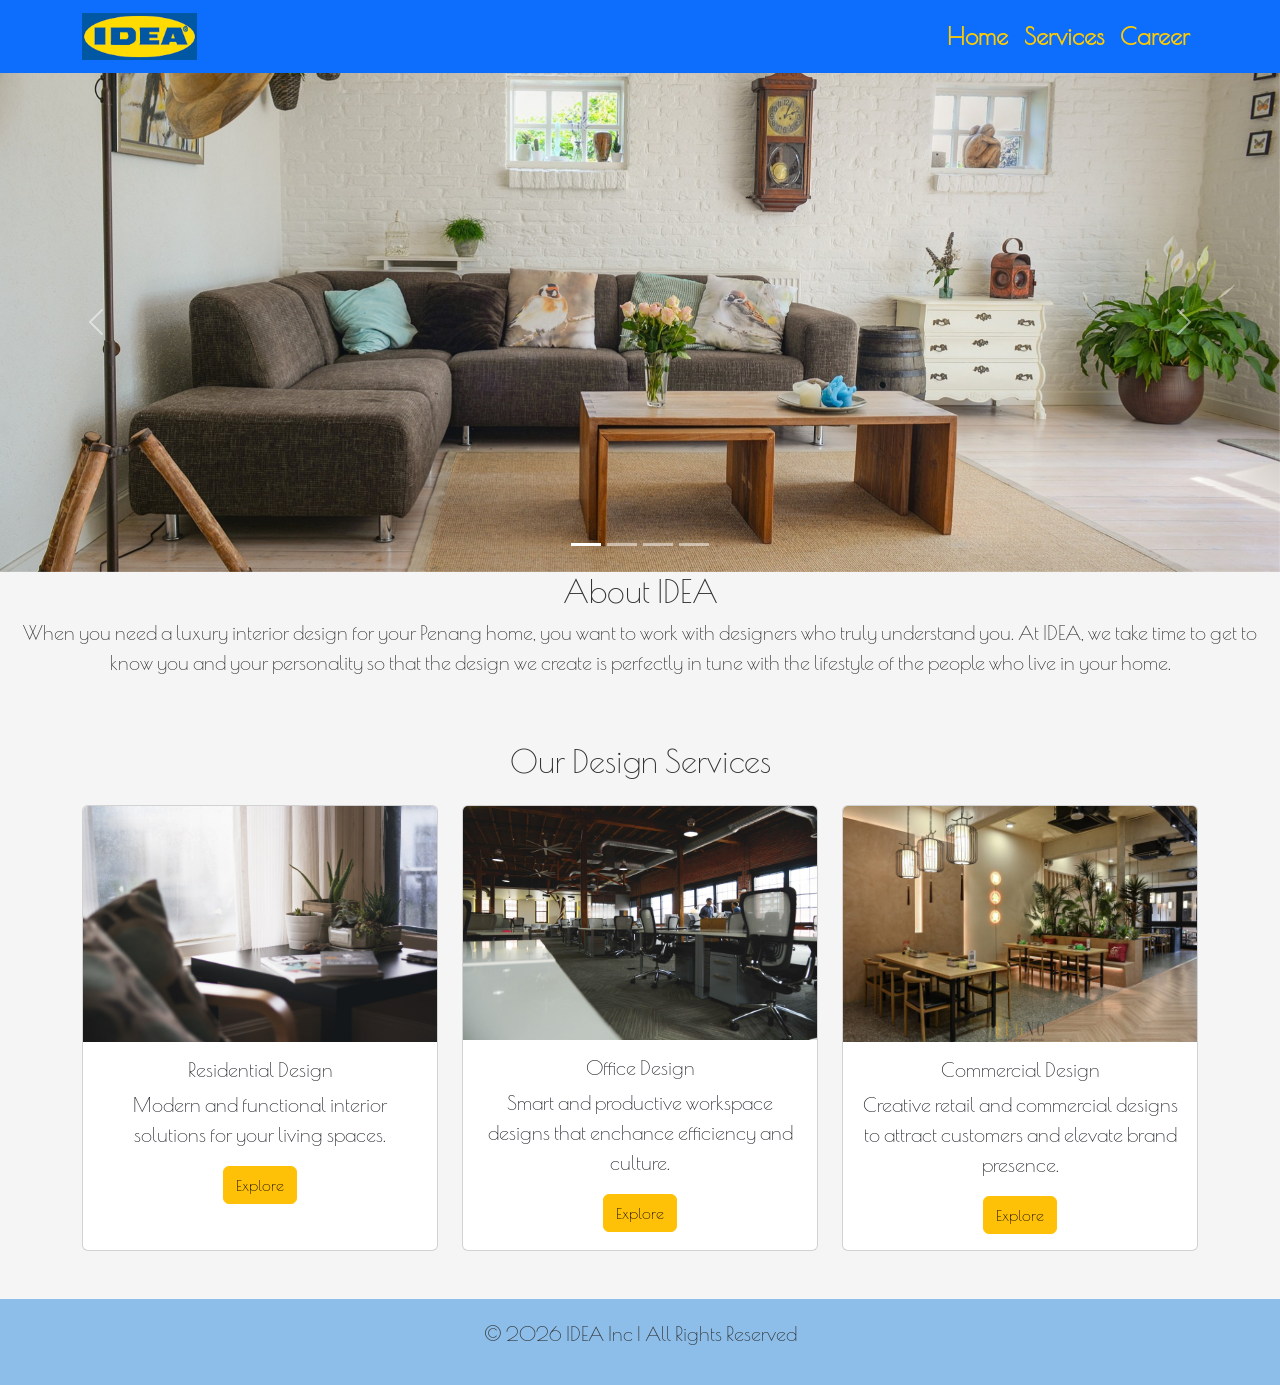
==== index.html @ 29143d8e "Add files via upload" ====
<!DOCTYPE html>
<html lang="en">
<head>
    <meta charset="UTF-8">
    <title>IDEA || Home</title>
    <meta name="viewport" content="width=device-width, initial-scale=1.0">

    <link rel="preconnect" href="https://fonts.googleapis.com">
    <link href="https://fonts.googleapis.com/css2?family=Poiret+One&display=swap" rel="stylesheet">

    <link href="https://cdn.jsdelivr.net/npm/bootstrap@5.3.2/dist/css/bootstrap.min.css" rel="stylesheet">

    <link rel="stylesheet" href="css/style.css">
</head>

<script src="https://cdn.jsdelivr.net/npm/bootstrap@5.3.2/dist/js/bootstrap.bundle.min.js"></script>

<body>

<!-- NAVBAR -->
<nav class="navbar navbar-expand-lg navbar-dark bg-primary fixed-top">
  <div class="container">

    <a class="navbar-brand" href="index.html">
      <img src="image/idea.png" width="115">
    </a>

    <button class="navbar-toggler" type="button" data-bs-toggle="collapse" data-bs-target="#navbarNav">
      <span class="navbar-toggler-icon"></span>
    </button>

    <div class="collapse navbar-collapse" id="navbarNav">
      <ul class="navbar-nav ms-auto">
        <li class="nav-item">
          <a class="nav-link" href="index.html">Home</a>
        </li>
        <li class="nav-item">
          <a class="nav-link" href="money.html">Services</a>
        </li>
        <li class="nav-item">
          <a class="nav-link" href="career.html">Career</a>
        </li>
      </ul>
    </div>

  </div>
</nav>

<!-- BOOTSTRAP CAROUSEL -->
<section class="banner mt-5 pt-4">

    <div id="ideaCarousel" class="carousel slide" data-bs-ride="carousel">

        <div class="carousel-indicators">
            <button type="button" data-bs-target="#ideaCarousel" data-bs-slide-to="0" class="active"></button>
            <button type="button" data-bs-target="#ideaCarousel" data-bs-slide-to="1"></button>
            <button type="button" data-bs-target="#ideaCarousel" data-bs-slide-to="2"></button>
            <button type="button" data-bs-target="#ideaCarousel" data-bs-slide-to="3"></button>
        </div>

        <div class="carousel-inner">
            <div class="carousel-item active">
                <img src="image/banner1.jpg" class="d-block w-100" style="height:500px; object-fit:cover;">
            </div>

            <div class="carousel-item">
                <img src="image/banner2.jpg" class="d-block w-100" style="height:500px; object-fit:cover;">
            </div>

            <div class="carousel-item">
                <img src="image/banner3.jpg" class="d-block w-100" style="height:500px; object-fit:cover;">
            </div>

            <div class="carousel-item">
                <img src="image/banner4.jpg" class="d-block w-100" style="height:500px; object-fit:cover;">
            </div>
        </div>

        <button class="carousel-control-prev" type="button" data-bs-target="#ideaCarousel" data-bs-slide="prev">
            <span class="carousel-control-prev-icon"></span>
        </button>

        <button class="carousel-control-next" type="button" data-bs-target="#ideaCarousel" data-bs-slide="next">
            <span class="carousel-control-next-icon"></span>
        </button>
    </div>
</section>

<!-- ABOUT -->
<section class="about">
    <h2>About IDEA</h2>
    <p>
        When you need a luxury interior design for your Penang home, you want to work with designers who truly understand you. 
        At IDEA, we take time to get to know you and your personality so that the design we create is perfectly in tune with the lifestyle
        of the people who live in your home.
    </p>
</section>

<section class="selection container text-center py-5">
    <h2 class="mb-4">Our Design Services</h2>

    <div class="row g-4">

        <div class="col-md-4">
            <div class="card h-100">
                <img src="image/service1.jpg" class="card-img-top">
                <div class="card-body">
                    <h5 class="card-title">Residential Design</h5>
                    <p class="card-text">
                        Modern and functional interior solutions for your living spaces.
                    </p>
                    <a href="money.html" class="btn btn-warning">Explore</a>
                </div>
            </div>
        </div>

        <div class="col-md-4">
            <div class="card h-100">
                <img src="image/service2.jpg" class="card-img-top">
                <div class="card-body">
                    <h5 class="card-title">Office Design</h5>
                    <p class="card-text">
                        Smart and productive workspace designs that enchance
                        efficiency and culture.
                    </p>
                    <a href="money.html" class="btn btn-warning">Explore</a>
                </div>
            </div>
        </div>

        <div class="col-md-4">
            <div class="card h-100">
                <img src="image/service3.jpg" class="card-img-top">
                <div class="card-body">
                    <h5 class="card-title">Commercial Design</h5>
                    <p class="card-text">
                        Creative retail and commercial designs to
                        attract customers and elevate brand presence.
                    </p>
                    <a href="money.html" class="btn btn-warning">Explore</a>
                </div>
            </div>
        </div>

    </div>
</section>

<!-- FOOTER -->
<section class="footer">
    <div class="container">
        <p>© 2026 IDEA Inc | All Rights Reserved</p>
    </div>
</section>

</body>
</html>
---- css/style.css ----
/*background*/

body
{
    margin: 0;
    font-size: 20px;
    font-family: "Poiret One", serif;
    font-weight: 200;
    font-style: normal;
    text-align: center;
    background-color: whitesmoke;
    color: #303030;
    
}

/**/
/*fonts*/
/**/

.retry-btn
 {
    display: block;
    margin: auto;
    width: 230px;
    height: 80px;
}
.poiret-one 
{
  font-family: "Poiret One", sans-serif;
  font-weight: 400;
  font-style: normal;
}


/**/
/*navbar*/
/**/

.navbar 
{
    background-color: #8cbee9;
}

.nav-link 
{
    font-size: 24px;
    color: #ffcc00;
    font-weight: bold;
}

.nav-link:hover 
{
    color: #ffa600;
}

/**/
/*money banner*/
/**/


.money-banner
{
    background-color: #8cbee9;
    color: #303030;
    text-align: center;
    padding: 60px 0;
}

/**/
/*career banner*/
/**/


.career-hero {
    height: 60vh;
    background-image: url("../image/banner2.jpg");
    background-size: cover;
    background-position: center;
    position: relative;
}

.career-hero::before {
    content: "";
    position: absolute;
    inset: 0;
    background: rgba(0, 0, 0, 0.45);
}

.career-hero .container {
    position: relative;
    z-index: 2;
}

/**/
/*footer*/
/**/

.footer
{
    background-color: #8cbee9;

    text-align: center;
    padding: 20px 0;
}
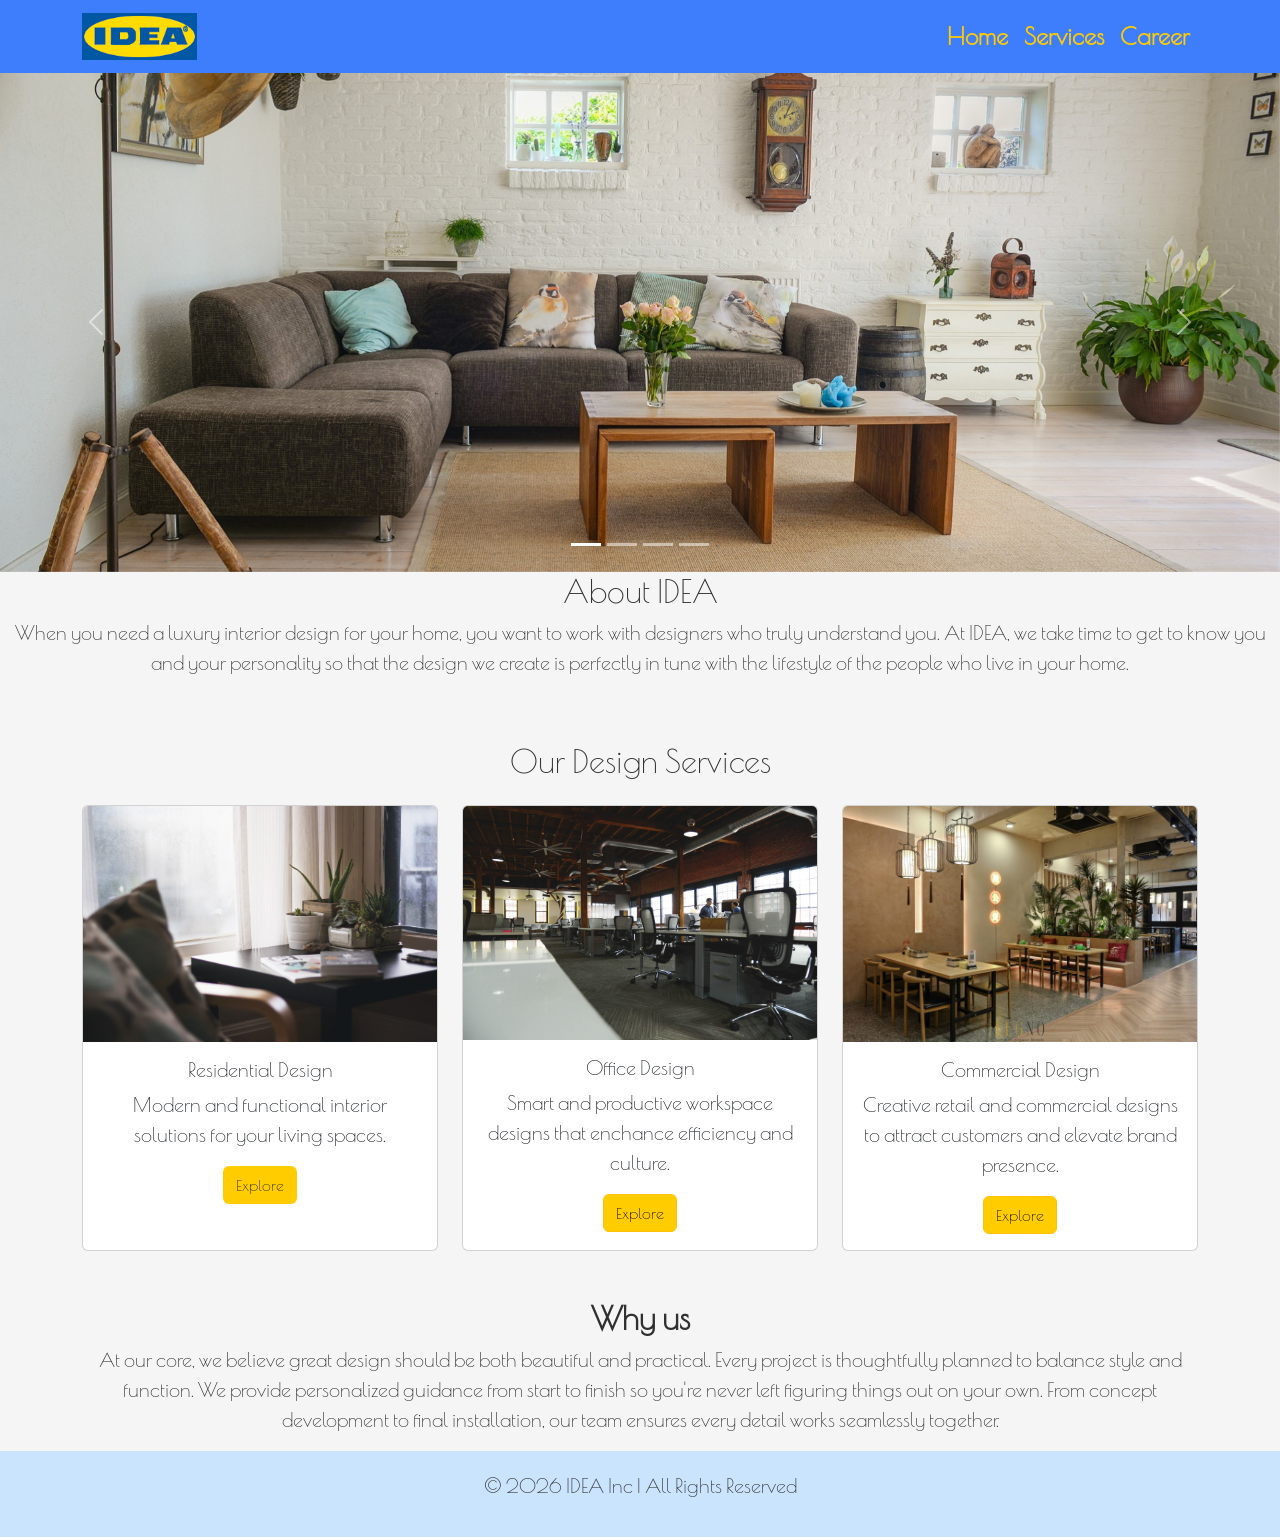
==== commit 7802f2ad: "Add files via upload" ====
--- a/index.html
+++ b/index.html
@@ -17,140 +17,161 @@
 
 <body>
 
-<!-- NAVBAR -->
-<nav class="navbar navbar-expand-lg navbar-dark bg-primary fixed-top">
-  <div class="container">
+    <!--Navbar-->
+    
+    <nav class="navbar navbar-expand-lg">
+    <div class="container">
 
-    <a class="navbar-brand" href="index.html">
-      <img src="image/idea.png" width="115">
-    </a>
+        <a class="navbar-brand" href="index.html">
+        <img src="image/idea.png" width="115">
+        </a>
 
-    <button class="navbar-toggler" type="button" data-bs-toggle="collapse" data-bs-target="#navbarNav">
-      <span class="navbar-toggler-icon"></span>
-    </button>
-
-    <div class="collapse navbar-collapse" id="navbarNav">
-      <ul class="navbar-nav ms-auto">
-        <li class="nav-item">
-          <a class="nav-link" href="index.html">Home</a>
-        </li>
-        <li class="nav-item">
-          <a class="nav-link" href="money.html">Services</a>
-        </li>
-        <li class="nav-item">
-          <a class="nav-link" href="career.html">Career</a>
-        </li>
-      </ul>
-    </div>
-
-  </div>
-</nav>
-
-<!-- BOOTSTRAP CAROUSEL -->
-<section class="banner mt-5 pt-4">
-
-    <div id="ideaCarousel" class="carousel slide" data-bs-ride="carousel">
-
-        <div class="carousel-indicators">
-            <button type="button" data-bs-target="#ideaCarousel" data-bs-slide-to="0" class="active"></button>
-            <button type="button" data-bs-target="#ideaCarousel" data-bs-slide-to="1"></button>
-            <button type="button" data-bs-target="#ideaCarousel" data-bs-slide-to="2"></button>
-            <button type="button" data-bs-target="#ideaCarousel" data-bs-slide-to="3"></button>
-        </div>
-
-        <div class="carousel-inner">
-            <div class="carousel-item active">
-                <img src="image/banner1.jpg" class="d-block w-100" style="height:500px; object-fit:cover;">
-            </div>
-
-            <div class="carousel-item">
-                <img src="image/banner2.jpg" class="d-block w-100" style="height:500px; object-fit:cover;">
-            </div>
-
-            <div class="carousel-item">
-                <img src="image/banner3.jpg" class="d-block w-100" style="height:500px; object-fit:cover;">
-            </div>
-
-            <div class="carousel-item">
-                <img src="image/banner4.jpg" class="d-block w-100" style="height:500px; object-fit:cover;">
-            </div>
-        </div>
-
-        <button class="carousel-control-prev" type="button" data-bs-target="#ideaCarousel" data-bs-slide="prev">
-            <span class="carousel-control-prev-icon"></span>
+        <button class="navbar-toggler" type="button" data-bs-toggle="collapse" data-bs-target="#navbarNav">
+        <span class="navbar-toggler-icon"></span>
         </button>
 
-        <button class="carousel-control-next" type="button" data-bs-target="#ideaCarousel" data-bs-slide="next">
-            <span class="carousel-control-next-icon"></span>
-        </button>
-    </div>
-</section>
-
-<!-- ABOUT -->
-<section class="about">
-    <h2>About IDEA</h2>
-    <p>
-        When you need a luxury interior design for your Penang home, you want to work with designers who truly understand you. 
-        At IDEA, we take time to get to know you and your personality so that the design we create is perfectly in tune with the lifestyle
-        of the people who live in your home.
-    </p>
-</section>
-
-<section class="selection container text-center py-5">
-    <h2 class="mb-4">Our Design Services</h2>
-
-    <div class="row g-4">
-
-        <div class="col-md-4">
-            <div class="card h-100">
-                <img src="image/service1.jpg" class="card-img-top">
-                <div class="card-body">
-                    <h5 class="card-title">Residential Design</h5>
-                    <p class="card-text">
-                        Modern and functional interior solutions for your living spaces.
-                    </p>
-                    <a href="money.html" class="btn btn-warning">Explore</a>
-                </div>
-            </div>
-        </div>
-
-        <div class="col-md-4">
-            <div class="card h-100">
-                <img src="image/service2.jpg" class="card-img-top">
-                <div class="card-body">
-                    <h5 class="card-title">Office Design</h5>
-                    <p class="card-text">
-                        Smart and productive workspace designs that enchance
-                        efficiency and culture.
-                    </p>
-                    <a href="money.html" class="btn btn-warning">Explore</a>
-                </div>
-            </div>
-        </div>
-
-        <div class="col-md-4">
-            <div class="card h-100">
-                <img src="image/service3.jpg" class="card-img-top">
-                <div class="card-body">
-                    <h5 class="card-title">Commercial Design</h5>
-                    <p class="card-text">
-                        Creative retail and commercial designs to
-                        attract customers and elevate brand presence.
-                    </p>
-                    <a href="money.html" class="btn btn-warning">Explore</a>
-                </div>
-            </div>
+        <div class="collapse navbar-collapse" id="navbarNav">
+        <ul class="navbar-nav ms-auto">
+            <li class="nav-item">
+            <a class="nav-link" href="index.html">Home</a>
+            </li>
+            <li class="nav-item">
+            <a class="nav-link" href="money.html">Services</a>
+            </li>
+            <li class="nav-item">
+            <a class="nav-link" href="career.html">Career</a>
+            </li>
+        </ul>
         </div>
 
     </div>
-</section>
+    </nav>
 
-<!-- FOOTER -->
-<section class="footer">
-    <div class="container">
-        <p>© 2026 IDEA Inc | All Rights Reserved</p>
-    </div>
-</section>
+    <!--Banner-->
+
+    <section class="banner mt-5 pt-4">
+
+        <div id="ideaCarousel" class="carousel slide" data-bs-ride="carousel">
+
+            <div class="carousel-indicators">
+                <button type="button" data-bs-target="#ideaCarousel" data-bs-slide-to="0" class="active"></button>
+                <button type="button" data-bs-target="#ideaCarousel" data-bs-slide-to="1"></button>
+                <button type="button" data-bs-target="#ideaCarousel" data-bs-slide-to="2"></button>
+                <button type="button" data-bs-target="#ideaCarousel" data-bs-slide-to="3"></button>
+            </div>
+
+            <div class="carousel-inner">
+                <div class="carousel-item active">
+                    <img src="image/banner1.jpg" class="d-block w-100" style="height:500px; object-fit:cover;">
+                </div>
+
+                <div class="carousel-item">
+                    <img src="image/banner2.jpg" class="d-block w-100" style="height:500px; object-fit:cover;">
+                </div>
+
+                <div class="carousel-item">
+                    <img src="image/banner3.jpg" class="d-block w-100" style="height:500px; object-fit:cover;">
+                </div>
+
+                <div class="carousel-item">
+                    <img src="image/banner4.jpg" class="d-block w-100" style="height:500px; object-fit:cover;">
+                </div>
+            </div>
+
+            <button class="carousel-control-prev" type="button" data-bs-target="#ideaCarousel" data-bs-slide="prev">
+                <span class="carousel-control-prev-icon"></span>
+            </button>
+
+            <button class="carousel-control-next" type="button" data-bs-target="#ideaCarousel" data-bs-slide="next">
+                <span class="carousel-control-next-icon"></span>
+            </button>
+        </div>
+    </section>
+
+    <!--About-->
+
+    <section class="about">
+        <h2>About IDEA</h2>
+        <p>
+            When you need a luxury interior design for your home, you want to work with designers who truly understand you. 
+            At IDEA, we take time to get to know you and your personality so that the design we create is perfectly in tune with the lifestyle
+            of the people who live in your home.
+        </p>
+    </section>
+
+    <!--Selection-->
+
+    <section class="selection container text-center py-5">
+        <h2 class="mb-4">Our Design Services</h2>
+
+        <div class="row g-4">
+
+            <div class="col-md-4 ">
+                <div class="card h-100">
+                    <img src="image/service1.jpg" class="card-img-top">
+                    <div class="card-body">
+                        <h5 class="card-title">Residential Design</h5>
+                        <p class="card-text">
+                            Modern and functional interior solutions for your living spaces.
+                        </p>
+                        <a href="money.html" class="btn">Explore</a>
+                    </div>
+                </div>
+            </div>
+
+            <div class="col-md-4">
+                <div class="card h-100">
+                    <img src="image/service2.jpg" class="card-img-top">
+                    <div class="card-body">
+                        <h5 class="card-title">Office Design</h5>
+                        <p class="card-text">
+                            Smart and productive workspace designs that enchance
+                            efficiency and culture.
+                        </p>
+                        <a href="money.html" class="btn btn-warning">Explore</a>
+                    </div>
+                </div>
+            </div>
+
+            <div class="col-md-4">
+                <div class="card h-100">
+                    <img src="image/service3.jpg" class="card-img-top">
+                    <div class="card-body">
+                        <h5 class="card-title">Commercial Design</h5>
+                        <p class="card-text">
+                            Creative retail and commercial designs to
+                            attract customers and elevate brand presence.
+                        </p>
+                        <a href="money.html" class="btn btn-warning">Explore</a>
+                    </div>
+                </div>
+            </div>
+
+        </div>
+    </section>
+
+  <!--Brag-->
+
+  <section class="brag">
+      <div class="container">
+          <h2 class="fw-bold">Why us</h2>
+          <p>
+            At our core, we believe great design should be both beautiful and practical. Every project is thoughtfully planned to balance style and function.
+
+            We provide personalized guidance from start to finish so you're never left figuring things out on your own. From concept development to final installation, 
+            our team ensures every detail works seamlessly together.
+          </p>
+          
+      </div>
+  </section>
+
+    <!--Footer-->
+
+    <section class="footer">
+        <div class="container">
+            <p>© 2026 IDEA Inc | All Rights Reserved</p>
+        </div>
+    </section>
 
 </body>
 </html>
--- a/css/style.css
+++ b/css/style.css
@@ -17,13 +17,6 @@
 /*fonts*/
 /**/
 
-.retry-btn
- {
-    display: block;
-    margin: auto;
-    width: 230px;
-    height: 80px;
-}
 .poiret-one 
 {
   font-family: "Poiret One", sans-serif;
@@ -38,7 +31,14 @@
 
 .navbar 
 {
-    background-color: #8cbee9;
+    background-color:#3e7efd;
+    position: fixed;
+    align-items: center;
+    position: fixed;
+    top: 0;
+    left: 0;
+    width: 100%;
+    z-index: 1050;
 }
 
 .nav-link 
@@ -53,6 +53,17 @@
     color: #ffa600;
 }
 
+
+/**/
+/*selection*/
+/**/
+
+.btn
+{
+    background-color: #ffcc00;
+
+    
+}
 /**/
 /*money banner*/
 /**/
@@ -60,7 +71,7 @@
 
 .money-banner
 {
-    background-color: #8cbee9;
+    background-color: #75bfff;
     color: #303030;
     text-align: center;
     padding: 60px 0;
@@ -73,7 +84,7 @@
 
 .career-hero {
     height: 60vh;
-    background-image: url("../image/banner2.jpg");
+    background-image: url("../image/career.jpg");
     background-size: cover;
     background-position: center;
     position: relative;
@@ -97,8 +108,7 @@
 
 .footer
 {
-    background-color: #8cbee9;
-
+    background-color: #cae4fd;
     text-align: center;
     padding: 20px 0;
 }
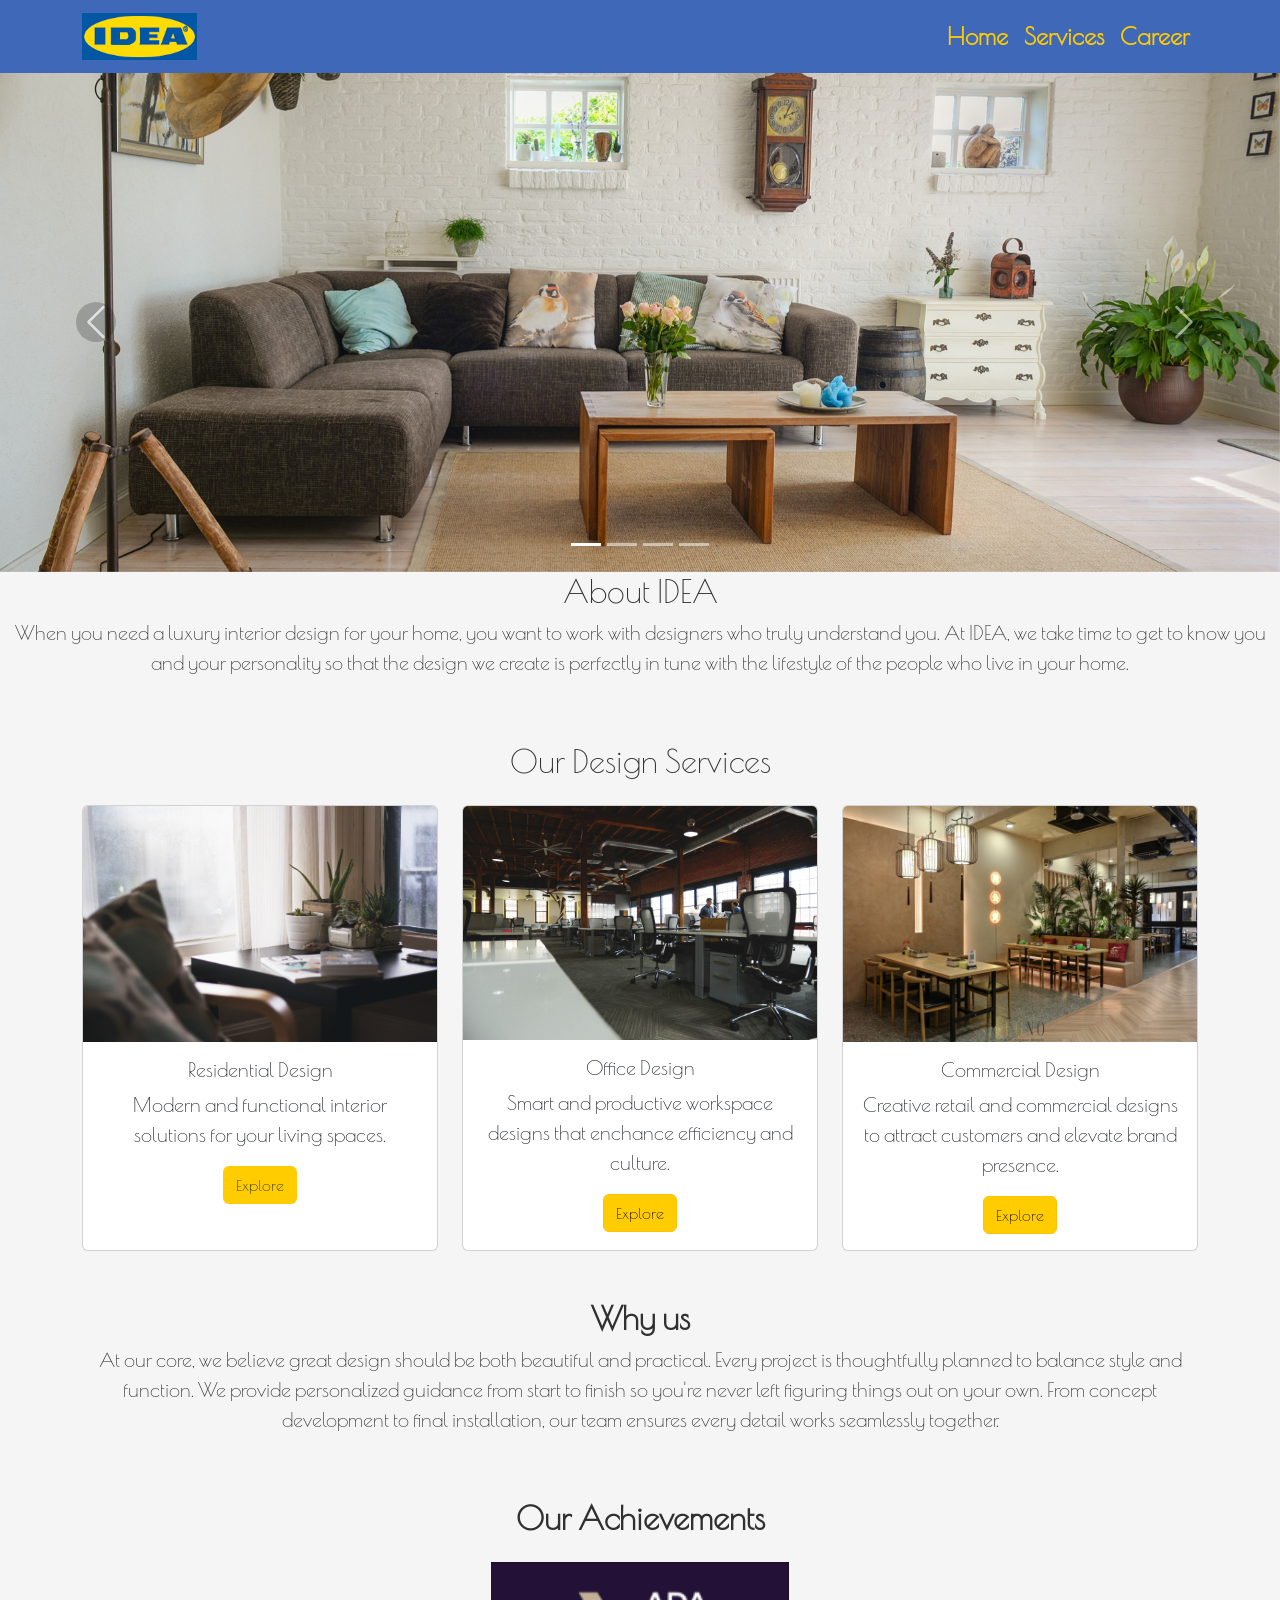
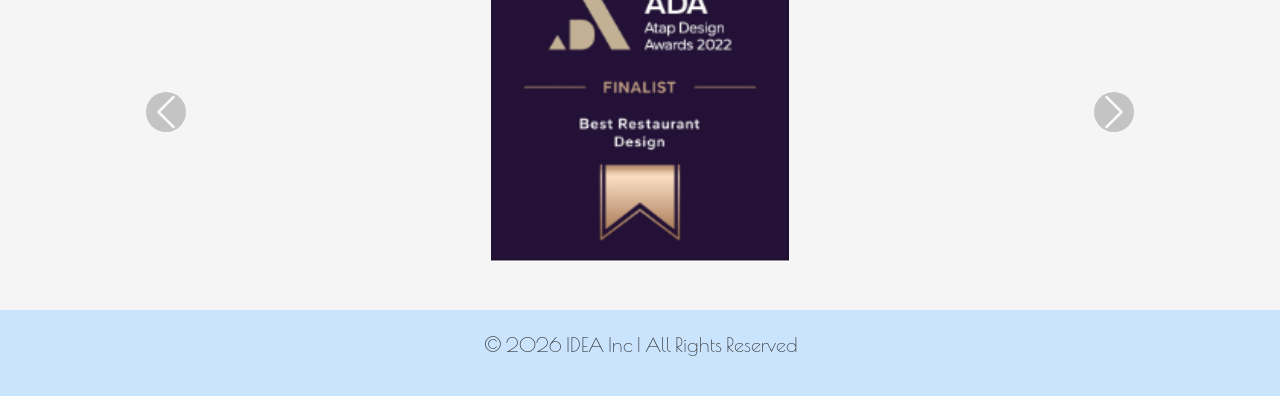
==== commit 272b8fd1: "Add files via upload" ====
--- a/index.html
+++ b/index.html
@@ -161,8 +161,39 @@
             We provide personalized guidance from start to finish so you're never left figuring things out on your own. From concept development to final installation, 
             our team ensures every detail works seamlessly together.
           </p>
-          
       </div>
+        <div class="container py-5">
+        <h2 class="text-center fw-bold mb-4">Our Achievements</h2>
+
+        <div id="awardCarousel" class="carousel slide" data-bs-ride="carousel">
+
+            <div class="carousel-inner text-center">
+
+            <div class="carousel-item active">
+                <img src="image/award1.png" class="d-block mx-auto award-img">
+            </div>
+
+            <div class="carousel-item">
+                <img src="image/award2.png" class="d-block mx-auto award-img">
+            </div>
+
+            <div class="carousel-item">
+                <img src="image/award3.png" class="d-block mx-auto award-img">
+            </div>
+
+            </div>
+
+            <!-- Arrows -->
+            <button class="carousel-control-prev" type="button" data-bs-target="#awardCarousel" data-bs-slide="prev">
+            <span class="carousel-control-prev-icon"></span>
+            </button>
+
+            <button class="carousel-control-next" type="button" data-bs-target="#awardCarousel" data-bs-slide="next">
+            <span class="carousel-control-next-icon"></span>
+            </button>
+
+        </div>
+        </div>
   </section>
 
     <!--Footer-->
--- a/css/style.css
+++ b/css/style.css
@@ -2,7 +2,6 @@
 
 body
 {
-    margin: 0;
     font-size: 20px;
     font-family: "Poiret One", serif;
     font-weight: 200;
@@ -31,7 +30,7 @@
 
 .navbar 
 {
-    background-color:#3e7efd;
+    background-color:#4068b8;
     position: fixed;
     align-items: center;
     position: fixed;
@@ -64,21 +63,61 @@
 
     
 }
+
 /**/
-/*money banner*/
+/*brag awards*/
 /**/
 
+.award-img {
+    height: 300px;
+    object-fit: contain;
+}
+
+.carousel-control-prev-icon,
+.carousel-control-next-icon {
+    background-color: rgba(0,0,0,0.4);
+    padding: 20px;
+    border-radius: 50%;
+}
+
+/**/
+/*money*/
+/**/
+
+/**/
+/*banner*/
+/**/
 
 .money-banner
 {
-    background-color: #75bfff;
+    background-color: #62a1d8;
     color: #303030;
     text-align: center;
     padding: 60px 0;
 }
 
 /**/
-/*career banner*/
+/*projects gallery*/
+/**/
+
+.project-img {
+    width: 100%;
+    height: 220px;
+    object-fit: cover;
+    border-radius: 10px;
+    transition: 0.3s;
+}
+
+.project-img:hover {
+    transform: scale(1.05);
+}
+
+/**/
+/*career*/
+/**/
+
+/**/
+/*banner*/
 /**/
 
 
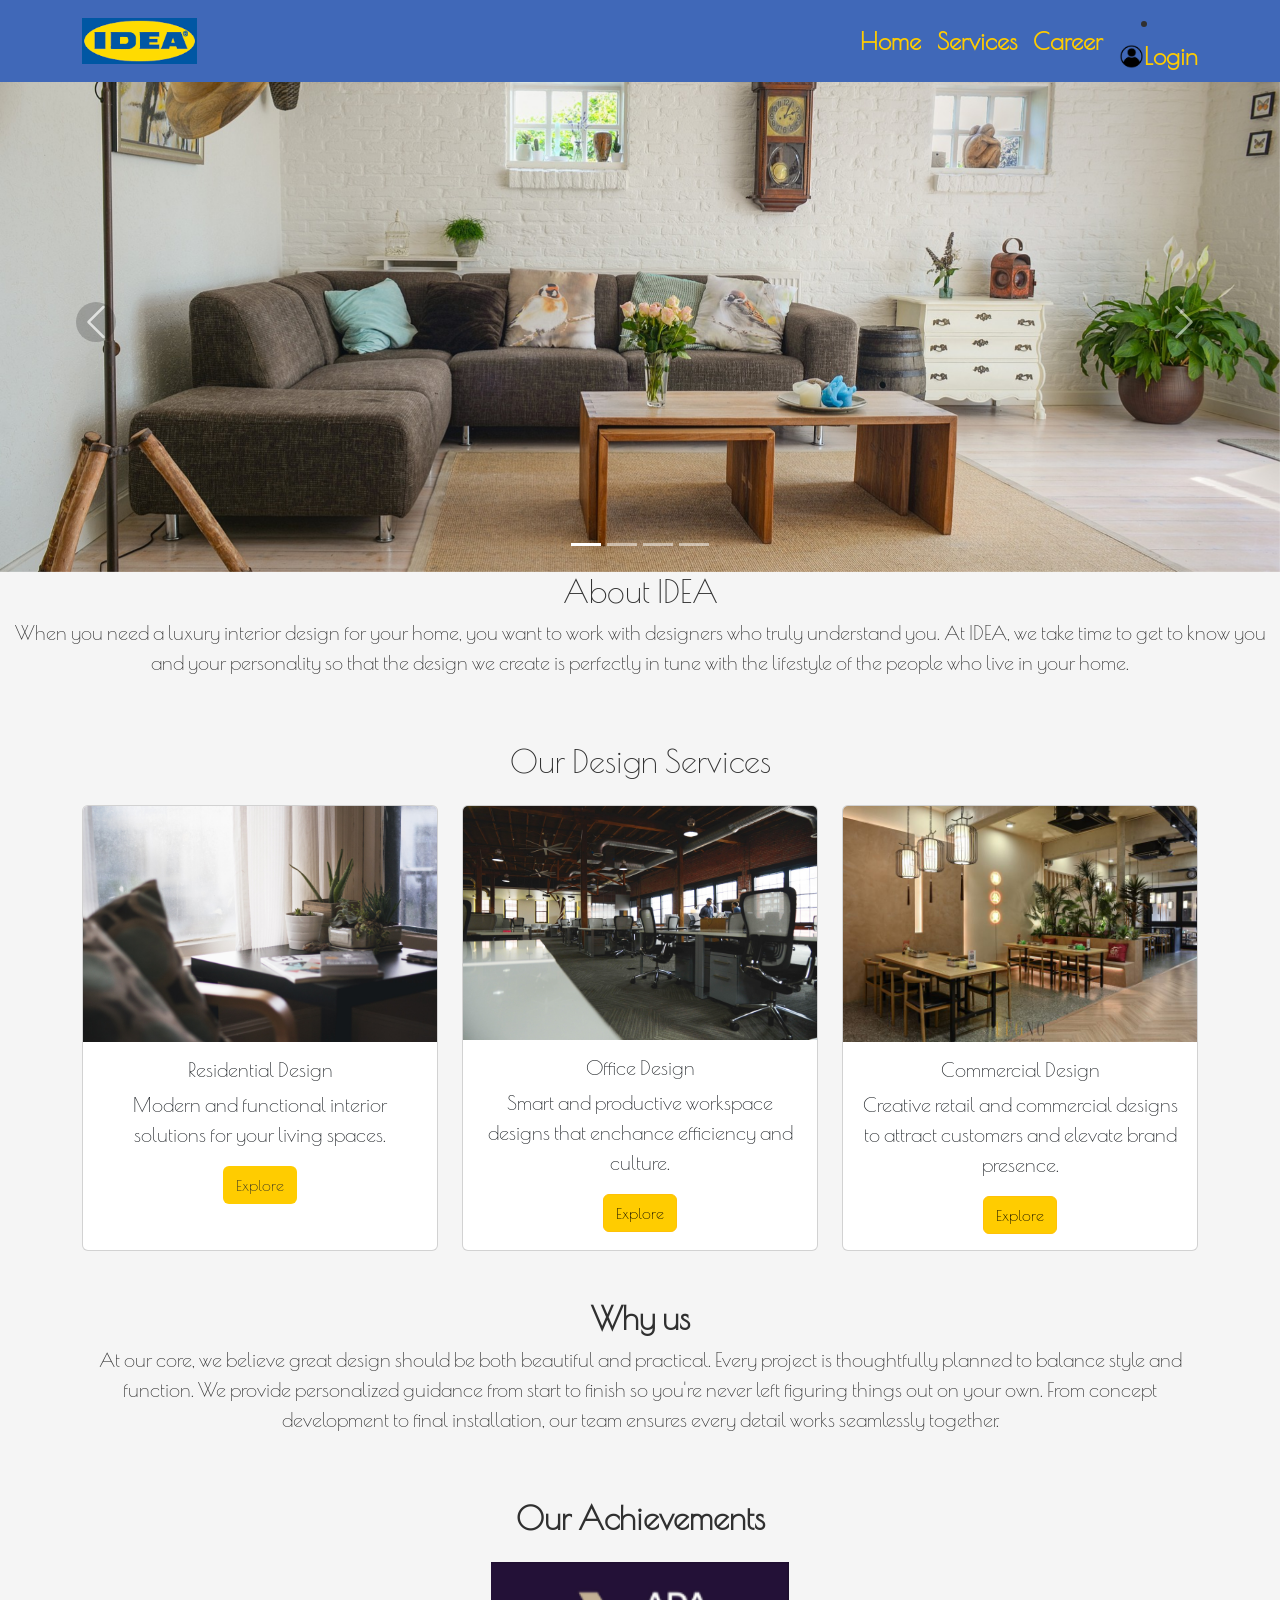
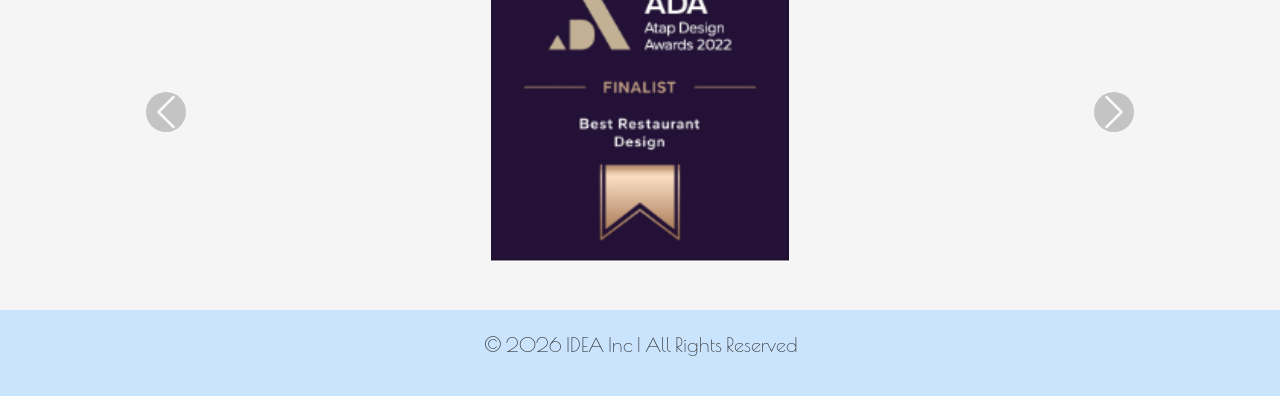
==== commit 5a81b8d9: "Add files via upload" ====
--- a/index.html
+++ b/index.html
@@ -11,40 +11,45 @@
     <link href="https://cdn.jsdelivr.net/npm/bootstrap@5.3.2/dist/css/bootstrap.min.css" rel="stylesheet">
 
     <link rel="stylesheet" href="css/style.css">
+    <script src="JS/script.js"></script>
 </head>
 
-<script src="https://cdn.jsdelivr.net/npm/bootstrap@5.3.2/dist/js/bootstrap.bundle.min.js"></script>
 
 <body>
 
     <!--Navbar-->
     
     <nav class="navbar navbar-expand-lg">
-    <div class="container">
-
-        <a class="navbar-brand" href="index.html">
-        <img src="image/idea.png" width="115">
-        </a>
-
-        <button class="navbar-toggler" type="button" data-bs-toggle="collapse" data-bs-target="#navbarNav">
-        <span class="navbar-toggler-icon"></span>
-        </button>
-
-        <div class="collapse navbar-collapse" id="navbarNav">
-        <ul class="navbar-nav ms-auto">
-            <li class="nav-item">
-            <a class="nav-link" href="index.html">Home</a>
-            </li>
-            <li class="nav-item">
-            <a class="nav-link" href="money.html">Services</a>
-            </li>
-            <li class="nav-item">
-            <a class="nav-link" href="career.html">Career</a>
-            </li>
-        </ul>
-        </div>
-
-    </div>
+        <div class="container">
+
+            <a class="navbar-brand" href="index.html">
+            <img src="image/idea.png" width="115">
+            </a>
+
+            <button class="navbar-toggler" type="button" data-bs-toggle="collapse" data-bs-target="#navbarNav">
+            <span class="navbar-toggler-icon"></span>
+            </button>
+
+            <div class="collapse navbar-collapse" id="navbarNav">
+                <ul class="navbar-nav ms-auto">
+                    <li class="nav-item">
+                    <a class="nav-link" href="index.html">Home</a>
+                    </li>
+                    <li class="nav-item">
+                    <a class="nav-link" href="money.html">Services</a>
+                    </li>
+                    <li class="nav-item">
+                    <a class="nav-link" href="career.html">Career</a>
+                    </li>            
+                </ul>
+                <li class="nav-item">
+                    <a href="#" class="nav-link d-flex align-items-center" id="auth-btn">
+                        <img src="image/profile.png" style="width:25px; height:25px; margin-left:8px;">
+                        <span id="auth-text">Login</span>
+                    </a>
+                </li>
+            </div>
+        </div>
     </nav>
 
     <!--Banner-->
@@ -169,32 +174,61 @@
 
             <div class="carousel-inner text-center">
 
-            <div class="carousel-item active">
-                <img src="image/award1.png" class="d-block mx-auto award-img">
-            </div>
-
-            <div class="carousel-item">
-                <img src="image/award2.png" class="d-block mx-auto award-img">
-            </div>
-
-            <div class="carousel-item">
-                <img src="image/award3.png" class="d-block mx-auto award-img">
-            </div>
-
-            </div>
-
-            <!-- Arrows -->
-            <button class="carousel-control-prev" type="button" data-bs-target="#awardCarousel" data-bs-slide="prev">
-            <span class="carousel-control-prev-icon"></span>
-            </button>
-
-            <button class="carousel-control-next" type="button" data-bs-target="#awardCarousel" data-bs-slide="next">
-            <span class="carousel-control-next-icon"></span>
-            </button>
-
-        </div>
+                <div class="carousel-item active">
+                    <img src="image/award1.png" class="d-block mx-auto award-img">
+                </div>
+
+                <div class="carousel-item">
+                    <img src="image/award2.png" class="d-block mx-auto award-img">
+                </div>
+
+                <div class="carousel-item">
+                    <img src="image/award3.png" class="d-block mx-auto award-img">
+                </div>
+
+                </div>
+
+                <!-- Arrows -->
+                <button class="carousel-control-prev" type="button" data-bs-target="#awardCarousel" data-bs-slide="prev">
+                    <span class="carousel-control-prev-icon"></span>
+                </button>
+
+                <button class="carousel-control-next" type="button" data-bs-target="#awardCarousel" data-bs-slide="next">
+                    <span class="carousel-control-next-icon"></span>
+                </button>
+
+            </div>
         </div>
   </section>
+
+    <!-- Auth Popup -->
+    <div id="auth-popup" class="auth-popup-overlay" style="display:none; justify-content:center; align-items:center; position:fixed; top:0; left:0; width:100%; height:100%; background:rgba(0,0,0,0.5); z-index:1000;">
+        <div class="auth-popup-content p-4 bg-white rounded" style="max-width:400px; width:90%;">
+            <!-- Log In Form -->
+            <div id="login-form">
+                <h4 class="mb-3">Log In</h4>
+                <input type="text" id="login-name" class="form-control mb-2" placeholder="Full Name">
+                <input type="password" id="login-password" class="form-control mb-3" placeholder="Password">
+                <button id="login-submit" type="button" class="btn btn-primary w-100">Log In</button>
+                <p class="mt-3 mb-0 text-center">
+                    Don't have an account? <a href="#" id="switch-to-signup">Sign Up</a>
+                </p>
+            </div>
+
+            <!-- Sign Up Form -->
+            <div id="signup-form" style="display:none;">
+                <h4 class="mb-3">Sign Up</h4>
+                <input type="text" id="signup-name" class="form-control mb-2" placeholder="Full Name">
+                <input type="password" id="signup-password" class="form-control mb-3" placeholder="Password">
+                <button id="signup-submit" type="button" class="btn btn-primary w-100">Sign Up</button>
+                <p class="mt-3 mb-0 text-center">
+                    Already have an account? <a href="#" id="switch-to-login">Log In</a>
+                </p>
+            </div>
+
+            <button id="auth-close" type="button" class="btn btn-secondary w-100 mt-2">Cancel</button>
+        </div>
+    </div>
 
     <!--Footer-->
 
--- a/css/style.css
+++ b/css/style.css
@@ -23,6 +23,10 @@
   font-style: normal;
 }
 
+.space
+{
+    height: 200px;
+}
 
 /**/
 /*navbar*/
@@ -68,19 +72,37 @@
 /*brag awards*/
 /**/
 
-.award-img {
+.award-img 
+{
     height: 300px;
     object-fit: contain;
 }
 
 .carousel-control-prev-icon,
-.carousel-control-next-icon {
+.carousel-control-next-icon 
+{
     background-color: rgba(0,0,0,0.4);
     padding: 20px;
     border-radius: 50%;
 }
 
 /**/
+/*login popup*/
+/**/
+
+.auth-popup-overlay 
+{
+    position: fixed;
+    top:0; left:0;
+    width:100%; height:100%;
+    background: rgba(0,0,0,0.7);
+    display: flex;
+    justify-content: center;
+    align-items: center;
+    z-index: 1050;
+}
+
+/**/
 /*money*/
 /**/
 
@@ -100,7 +122,8 @@
 /*projects gallery*/
 /**/
 
-.project-img {
+.project-img 
+{
     width: 100%;
     height: 220px;
     object-fit: cover;
@@ -108,7 +131,8 @@
     transition: 0.3s;
 }
 
-.project-img:hover {
+.project-img:hover 
+{
     transform: scale(1.05);
 }
 
@@ -121,7 +145,8 @@
 /**/
 
 
-.career-hero {
+.career-hero 
+{
     height: 60vh;
     background-image: url("../image/career.jpg");
     background-size: cover;
@@ -129,25 +154,123 @@
     position: relative;
 }
 
-.career-hero::before {
+.career-hero::before 
+{
     content: "";
     position: absolute;
     inset: 0;
     background: rgba(0, 0, 0, 0.45);
 }
 
-.career-hero .container {
+.career-hero .container 
+{
     position: relative;
     z-index: 2;
 }
 
 /**/
+/*booking || application*/
+/**/
+
+/**/
+/*form*/
+/**/
+
+.booking-form-container 
+{
+    margin-top: 50px;
+    max-width: 600px;
+    margin-left: auto;
+    margin-right: auto;
+}
+
+.booking-title {
+    margin-bottom: 30px;
+}
+
+.booking-form .form-control 
+{
+    font-size: 18px;
+    padding: 10px;
+}
+
+.booking-form .btn 
+{
+    background-color: #ffcc00;
+    color: #303030;
+    font-weight: bold;
+    font-size: 20px;
+    margin-top: 10px;
+    width: 100%;
+}
+
+.booking-form .btn:hover 
+{
+    background-color: #ffa600;
+    color: #303030;
+}
+
+/**/
+/*popup*/
+/**/
+
+/* Booking Preview Popup */
+.booking-popup-overlay {
+    position: fixed;
+    inset: 0;
+    background: rgba(0, 0, 0, 0.6);
+    display: none; /* hidden by default */
+    align-items: center;
+    justify-content: center;
+    z-index: 2000;
+}
+
+.booking-popup {
+    background-color: #fff;
+    padding: 30px 40px;
+    border-radius: 12px;
+    max-width: 400px;
+    width: 90%;
+    text-align: center;
+    box-shadow: 0 8px 20px rgba(0,0,0,0.3);
+}
+
+.booking-popup h3 {
+    margin-bottom: 20px;
+    font-size: 24px;
+    color: #4068b8;
+}
+
+.booking-popup p {
+    font-size: 18px;
+    margin: 8px 0;
+    color: #303030;
+}
+
+.popup-close-btn {
+    margin-top: 20px;
+    padding: 10px 20px;
+    font-size: 18px;
+    font-weight: bold;
+    background-color: #ffcc00;
+    color: #303030;
+    border: none;
+    border-radius: 6px;
+    cursor: pointer;
+}
+
+.popup-close-btn:hover {
+    background-color: #ffa600;
+}
+
+/**/
 /*footer*/
 /**/
 
-.footer
+.footer 
 {
     background-color: #cae4fd;
-    text-align: center;
-    padding: 20px 0;
+    width: 100%;
+    text-align: center;
+    padding: 20px;
 }
